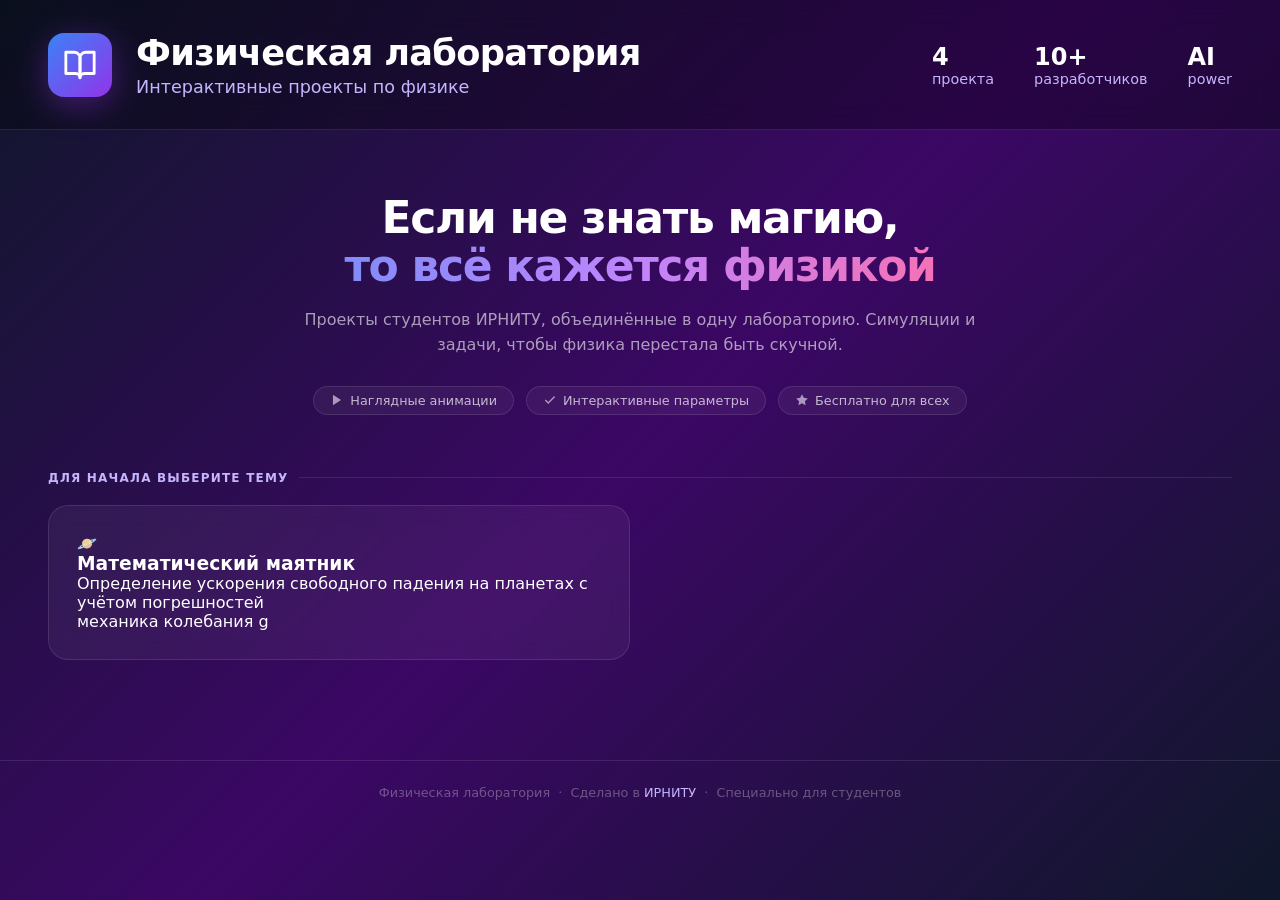
==== Physic/src/main/resources/templates/index.html @ 546d8663 "Финальная версия математического маятника Объединение математического маятника с остальными проектам" ====
<!DOCTYPE html>
<html lang="ru" xmlns:th="http://www.w3.org/1999/xhtml">

<head>
    <meta charset="UTF-8" />
    <meta name="viewport" content="width=device-width, initial-scale=1.0" />
    <title>Феноменольно</title>
    <link rel="stylesheet" href="../static/index.css" th:href="@{/index.css}">
</head>

<body>

<!-- Particle canvas -->
<canvas id="particles-canvas"></canvas>

<!-- Header -->
<header>
    <div class="header-inner">
        <a href="/" th:href="@{/}" class="header-logo">
            <!-- BookOpen icon -->
            <svg viewBox="0 0 24 24" fill="none" stroke="currentColor" stroke-width="2" stroke-linecap="round"
                 stroke-linejoin="round">
                <path d="M2 3h6a4 4 0 0 1 4 4v14a3 3 0 0 0-3-3H2z" />
                <path d="M22 3h-6a4 4 0 0 0-4 4v14a3 3 0 0 1 3-3h7z" />
            </svg>
        </a>
        <div class="header-text">
            <h1>Физическая лаборатория</h1>
            <p>Интерактивные проекты по физике</p>
        </div>
        <div class="stats-bar">
            <div class="stat-item">
                <div class="stat-number">4</div>
                <div class="stat-label">проекта</div>
            </div>
            <div class="stat-item">
                <div class="stat-number">10+</div>
                <div class="stat-label">разработчиков</div>
            </div>
            <div class="stat-item">
                <div class="stat-number">AI</div>
                <div class="stat-label">power</div>
            </div>
        </div>
    </div>
</header>

<!-- Main -->
<main>
    <!-- Hero -->
    <div class="hero">
        <h2>Если не знать магию,<br><span>то всё кажется физикой</span></h2>
        <p>Проекты студентов ИРНИТУ, объединённые в одну лабораторию. Симуляции и задачи, чтобы физика перестала быть
            скучной.</p>
        <div class="hero-features">
            <div class="feature-pill">
                <!-- play icon -->
                <svg viewBox="0 0 24 24" fill="currentColor">
                    <polygon points="5 3 19 12 5 21 5 3" />
                </svg>
                Наглядные анимации
            </div>
            <div class="feature-pill">
                <!-- check icon -->
                <svg viewBox="0 0 24 24" fill="none" stroke="currentColor" stroke-width="2.5">
                    <polyline points="20 6 9 17 4 12" />
                </svg>
                Интерактивные параметры
            </div>
            <div class="feature-pill">
                <!-- star icon -->
                <svg viewBox="0 0 24 24" fill="currentColor">
                    <polygon
                            points="12 2 15.09 8.26 22 9.27 17 14.14 18.18 21.02 12 17.77 5.82 21.02 7 14.14 2 9.27 8.91 8.26 12 2" />
                </svg>
                Бесплатно для всех
            </div>
        </div>
    </div>

    <!-- Topics -->
    <div class="section-label">Для начала выберите тему</div>

    <div class="topics-grid" id="topics-grid">
        <!-- ✅ СТАТИЧЕСКАЯ КАРТОЧКА: Маятник (если JS не загрузится) -->
        <a th:href="@{/pendulum}" class="topic-card" style="text-decoration: none; color: inherit; display: block;">
            <div class="topic-icon">🪐</div>
            <h3 class="topic-title">Математический маятник</h3>
            <p class="topic-desc">Определение ускорения свободного падения на планетах с учётом погрешностей</p>
            <div class="topic-tags">
                <span class="tag">механика</span>
                <span class="tag">колебания</span>
                <span class="tag">g</span>
            </div>
        </a>
        <!-- Остальные карточки добавятся через JS -->
    </div>
</main>

<!-- Footer -->
<footer>
    Физическая лаборатория &nbsp;·&nbsp; Сделано в <a href="https://www.istu.edu/" target="_blank">ИРНИТУ</a>
    &nbsp;·&nbsp; Специально для студентов
</footer>

<script src="../../../../../src/main/resources/static/particles.js" th:src="@{/particles.js}"></script>
<script src="../../../../../src/main/resources/static/index.js" th:src="@{/index.js}"></script>
</body>

</html>
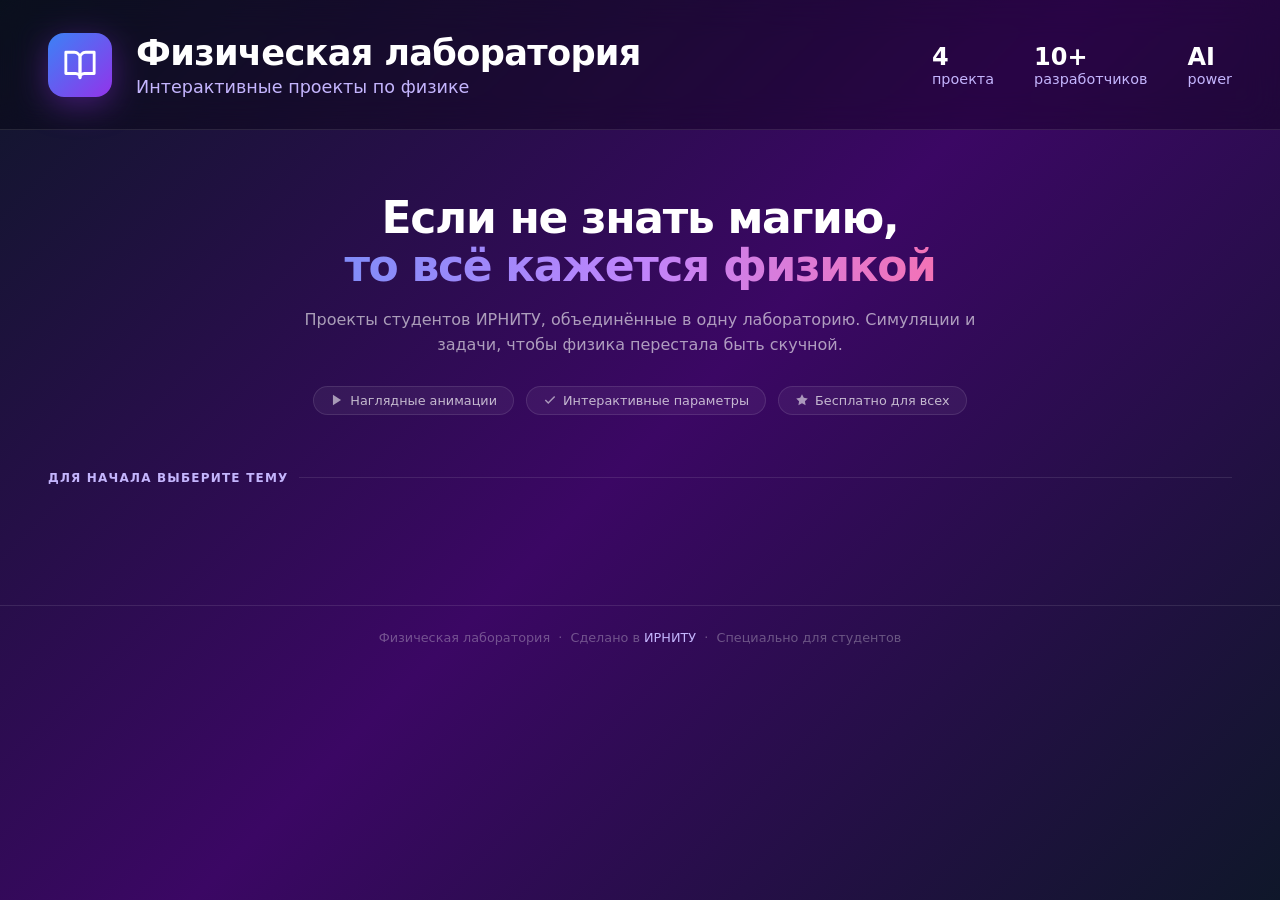
==== commit a98b53a4: "Финальная версия финальной версии Самая ФИНАЛЬНАЯ версия" ====
--- a/Physic/src/main/resources/templates/index.html
+++ b/Physic/src/main/resources/templates/index.html
@@ -81,19 +81,9 @@
     <!-- Topics -->
     <div class="section-label">Для начала выберите тему</div>
 
+    <!-- ✅ Сетка карточек: заполняется ТОЛЬКО через JS (index.js) -->
     <div class="topics-grid" id="topics-grid">
-        <!-- ✅ СТАТИЧЕСКАЯ КАРТОЧКА: Маятник (если JS не загрузится) -->
-        <a th:href="@{/pendulum}" class="topic-card" style="text-decoration: none; color: inherit; display: block;">
-            <div class="topic-icon">🪐</div>
-            <h3 class="topic-title">Математический маятник</h3>
-            <p class="topic-desc">Определение ускорения свободного падения на планетах с учётом погрешностей</p>
-            <div class="topic-tags">
-                <span class="tag">механика</span>
-                <span class="tag">колебания</span>
-                <span class="tag">g</span>
-            </div>
-        </a>
-        <!-- Остальные карточки добавятся через JS -->
+        <!-- Карточки добавляются динамически из topics массива в index.js -->
     </div>
 </main>
 
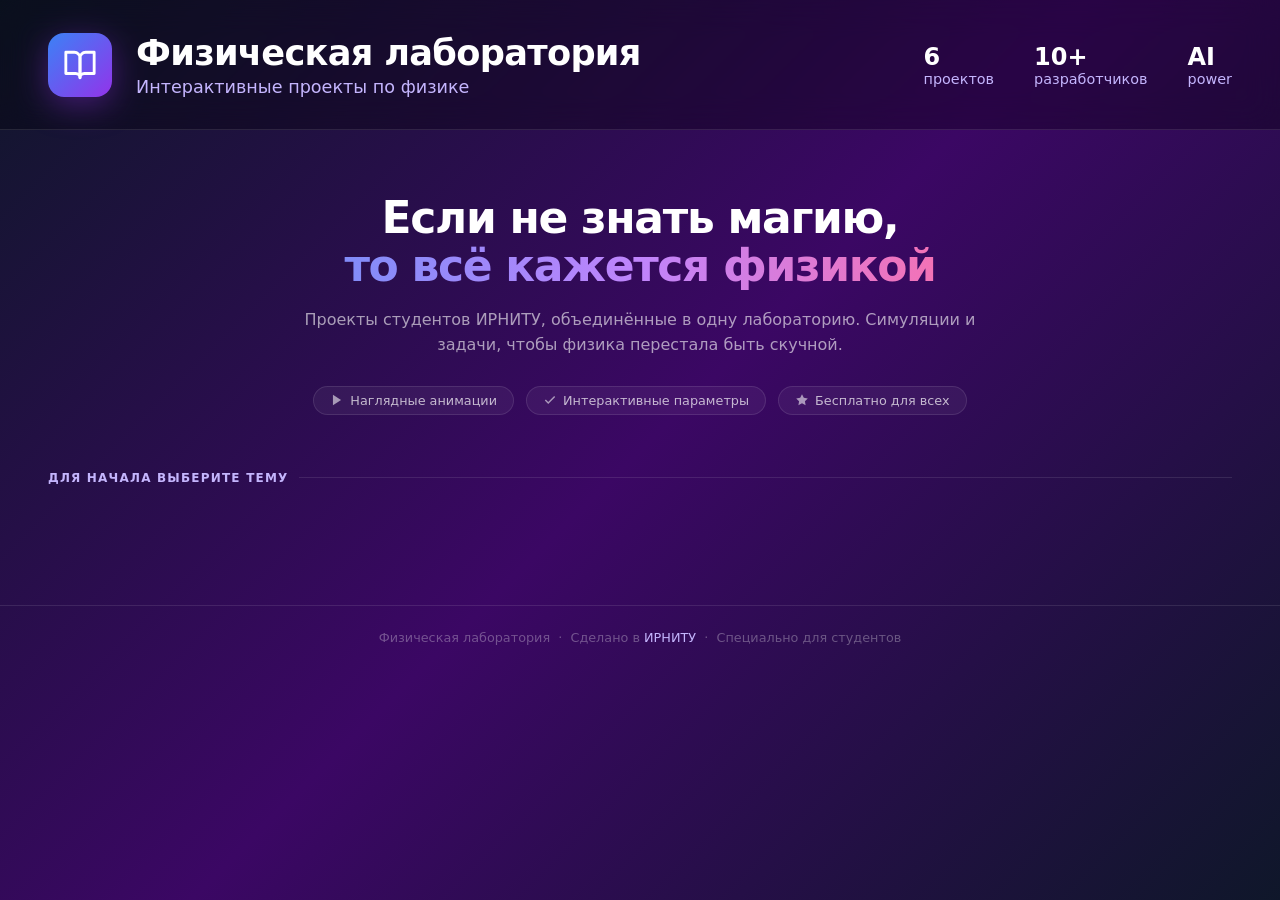
==== commit 3f7d4316: "Финальный проект на 08.05.2026 В финальный проект добавили Васильева Матвея и исправили отображение " ====
--- a/Physic/src/main/resources/templates/index.html
+++ b/Physic/src/main/resources/templates/index.html
@@ -30,8 +30,8 @@
         </div>
         <div class="stats-bar">
             <div class="stat-item">
-                <div class="stat-number">4</div>
-                <div class="stat-label">проекта</div>
+                <div class="stat-number">6</div>
+                <div class="stat-label">проектов</div>
             </div>
             <div class="stat-item">
                 <div class="stat-number">10+</div>
